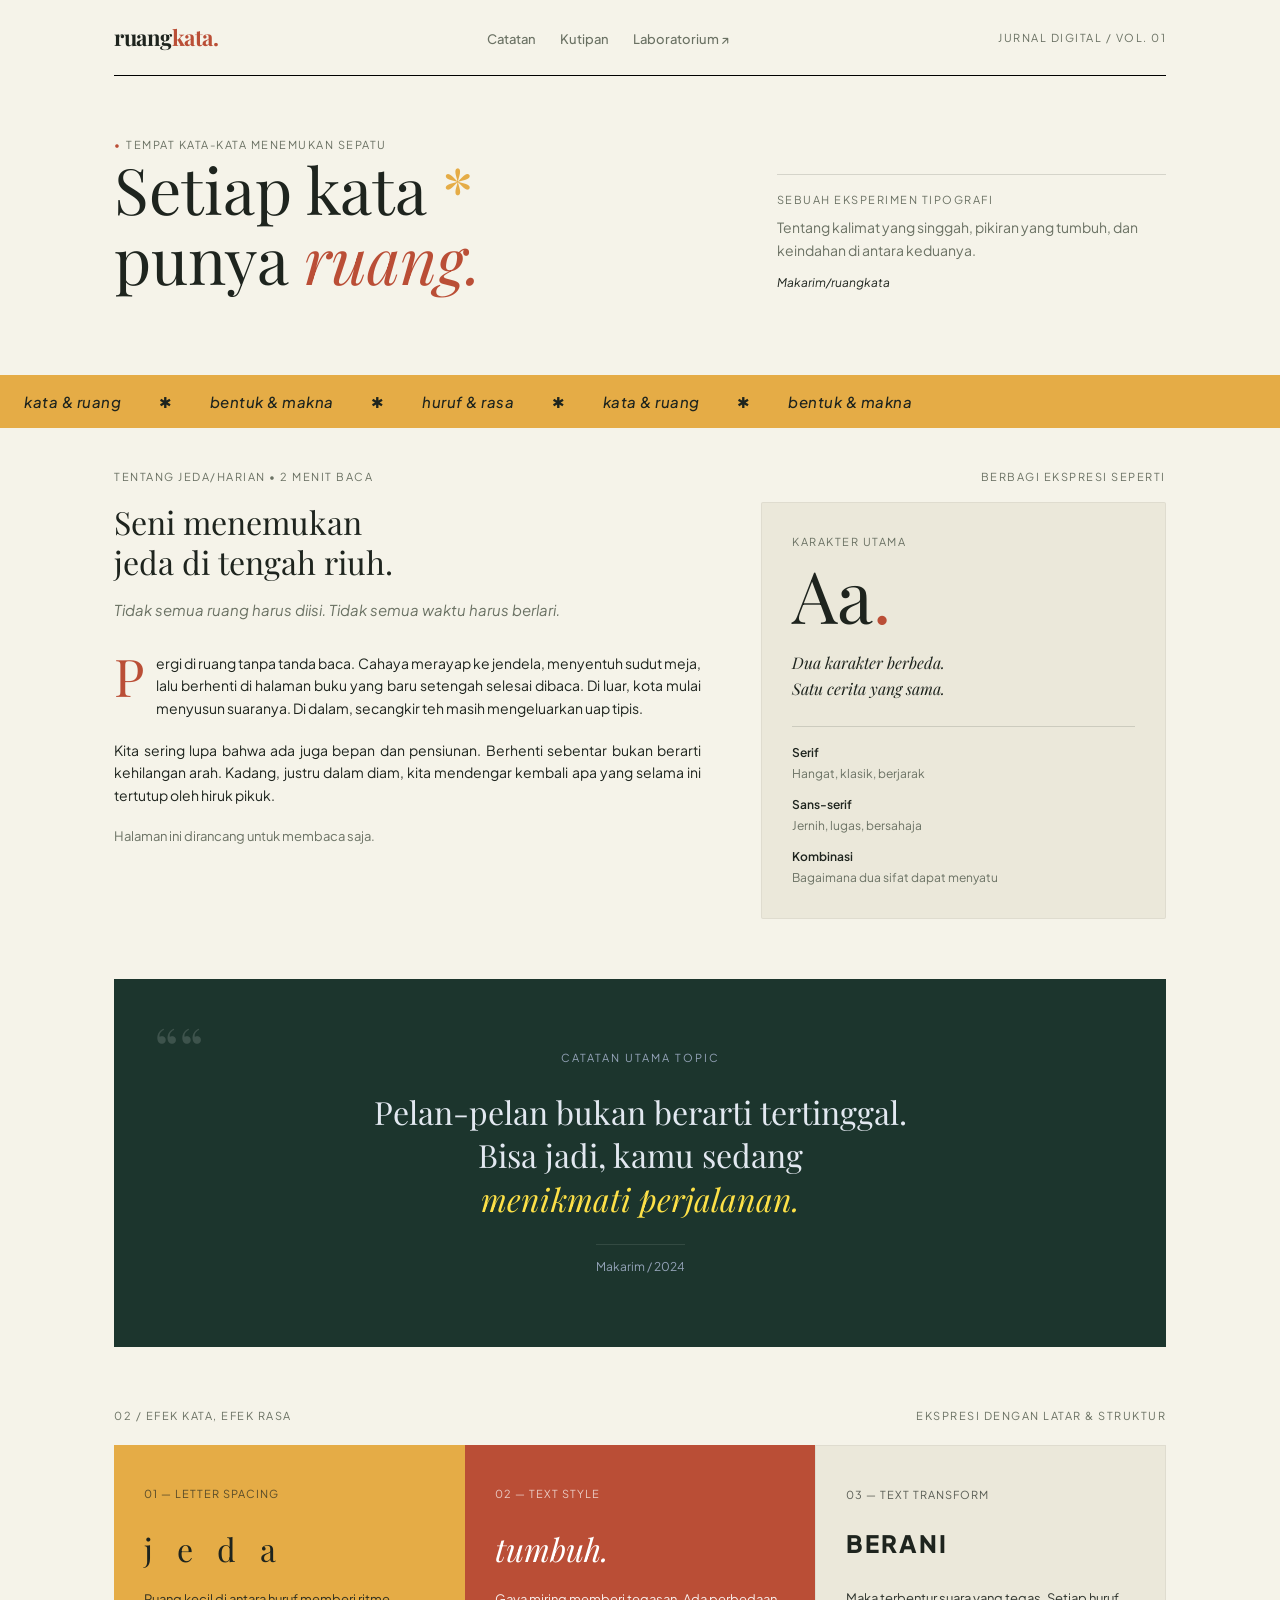
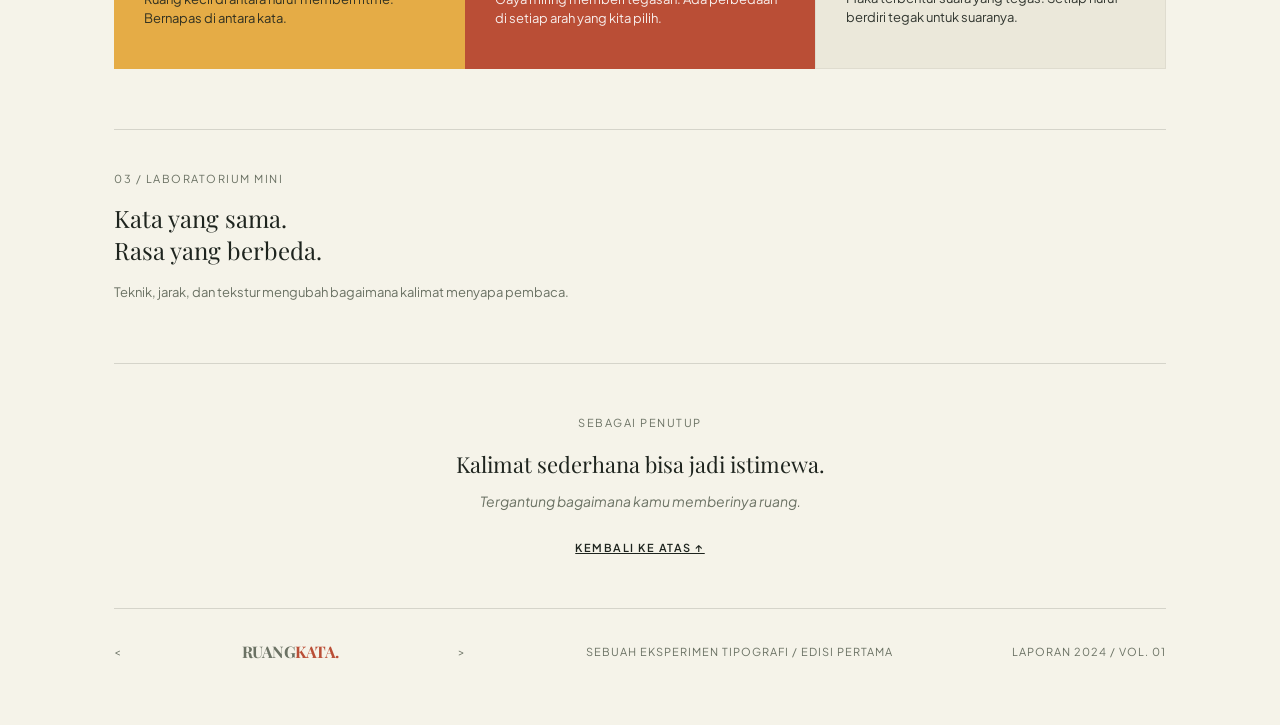
==== CSP2.html @ 0a8e719a "04/11/2026" ====
<!DOCTYPE html>
<html lang="id">
<head>
    <meta charset="UTF-8">
    <meta name="viewport" content="width=device-width, initial-scale=1.0">
    <title>ruangkata.</title>
    <link rel="stylesheet" href="CSP2.css">
</head>
<body>

    <!-- Header / Nav -->
    <div class="container">
        <header>
            <div class="nav-wrapper">
                <div class="logo">ruang<span class="accent-text">kata</span><span class="dot">.</span></div>
                <nav>
                    <ul>
                        <li><a href="#">Catatan</a></li>
                        <li><a href="#">Kutipan</a></li>
                        <li><a href="#">Laboratorium &#x2197;</a></li>
                    </ul>
                </nav>
                <div class="journal-vol">JURNAL DIGITAL / VOL. 01</div>
            </div>
        </header>
    </div>

    <!-- Hero Section -->
    <section class="hero">
        <div class="container">
            <div class="hero-header-tag"> 
                <span class="dot-bullet">&bull;</span> TEMPAT KATA-KATA MENEMUKAN SEPATU</div>
            <div class="hero-grid">
                <div>
                    <h1 class="hero-title serif">
                        Setiap kata <span class="asterisk">*</span><br>
                        punya <span class="italic">ruang.</span>
                    </h1>
                </div>
                <div class="hero-subtext">
                    <div class="hero-header-tag hero-tag-margin">SEBUAH EKSPERIMEN TIPOGRAFI</div>
                    <p>Tentang kalimat yang singgah, pikiran yang tumbuh, dan keindahan di antara keduanya.</p>
                    <div class="author-sign">Makarim/ruangkata</div>
                </div>
            </div>
        </div>
    </section>

    <!-- Ticker / Banner Running Text -->
    <div class="ticker-banner">
        <div class="ticker-content">
            <span class="ticker-item"><i>kata & ruang</i></span>
            <span class="ticker-star">&#10033;</span>
            <span class="ticker-item"><i>bentuk & makna</i></span>
            <span class="ticker-star">&#10033;</span>
            <span class="ticker-item"><i>huruf & rasa</i></span>
            <span class="ticker-star">&#10033;</span>
            <span class="ticker-item"><i>kata & ruang</i></span>
            <span class="ticker-star">&#10033;</span>
            <span class="ticker-item"><i>bentuk & makna</i></span>
        </div>
    </div>

    <!-- Main Content Grid -->
    <div class="container">
        <section class="articles-grid">
            <!-- Left Main Article -->
            <div class="article-main">
                <span class="section-tag">TENTANG JEDA/HARIAN &bull; 2 MENIT BACA</span>
                <h2 class="article-title serif">Seni menemukan<br>jeda di tengah riuh.</h2>
                <p class="article-subtitle"><i>Tidak semua ruang harus diisi. Tidak semua waktu harus berlari.</i></p>

                <p class="paragraph-with-dropcap">
                    <span class="dropcap">P</span>ergi di ruang tanpa tanda baca. Cahaya merayap ke jendela, menyentuh sudut meja, lalu berhenti di halaman buku yang baru setengah selesai dibaca. Di luar, kota mulai menyusun suaranya. Di dalam, secangkir teh masih mengeluarkan uap tipis.
                </p>
                <p class="paragraph-with-dropcap">
                    Kita sering lupa bahwa ada juga bepan dan pensiunan. Berhenti sebentar bukan berarti kehilangan arah. Kadang, justru dalam diam, kita mendengar kembali apa yang selama ini tertutup oleh hiruk pikuk.
                </p>
                <p class="paragraph-with-dropcap paragraph-muted">
                    Halaman ini dirancang untuk membaca saja.
                </p>
            </div>

            <!-- Right Card (Aa.) -->
            <div>
                <div class="section-tag text-right">BERBAGI EKSPRESI SEPERTI</div>
                <div class="card-typography">
                    <div class="section-tag card-tag-margin">KARAKTER UTAMA</div>
                    <div class="card-aa serif">Aa<span>.</span></div>
                    <div class="card-desc serif">Dua karakter berbeda.<br>Satu cerita yang sama.</div>

                    <div class="card-spec-list">
                        <div class="card-spec-item">
                            <strong>Serif</strong>
                            Hangat, klasik, berjarak
                        </div>
                        <div class="card-spec-item">
                            <strong>Sans-serif</strong>
                            Jernih, lugas, bersahaja
                        </div>
                        <div class="card-spec-item spec-no-margin">
                            <strong>Kombinasi</strong>
                            Bagaimana dua sifat dapat menyatu
                        </div>
                    </div>
                </div>
            </div>
        </section>

        <!-- Green Quote Banner -->
        <section class="quote-banner">
            <div class="quote-symbol">&ldquo;&ldquo;</div>
            <div class="quote-tag">CATATAN UTAMA TOPIC</div>
            <h2 class="quote-text serif">
                Pelan-pelan bukan berarti tertinggal.<br>
                Bisa jadi, kamu sedang<br>
                <span class="italic">menikmati perjalanan.</span>
            </h2>
            <div class="quote-author">Makarim / 2024</div>
        </section>

        <!-- Three Cards Section -->
        <section class="section-cards">
            <div class="cards-header">
                <span>02 / EFEK KATA, EFEK RASA</span>
                <span>EKSPRESI DENGAN LATAR & STRUKTUR</span>
            </div>

            <div class="cards-grid">
                <!-- Card 1 Yellow -->
                <div class="card-box yellow">
                    <div>
                        <span class="card-num">01 — LETTER SPACING</span>
                        <h3 class="card-main-title serif">j e d a</h3>
                    </div>
                    <p class="card-body-text">
                        Ruang kecil di antara huruf memberi ritme. Bernapas di antara kata.
                    </p>
                </div>

                <!-- Card 2 Red -->
                <div class="card-box red">
                    <div>
                        <span class="card-num">02 — TEXT STYLE</span>
                        <h3 class="card-main-title serif">tumbuh.</h3>
                    </div>
                    <p class="card-body-text">
                        Gaya miring memberi tegasan. Ada perbedaan di setiap arah yang kita pilih.
                    </p>
                </div>

                <!-- Card 3 Gray -->
                <div class="card-box gray">
                    <div>
                        <span class="card-num">03 — TEXT TRANSFORM</span>
                        <h3 class="card-main-title">BERANI</h3>
                    </div>
                    <p class="card-body-text">
                        Maka terbentur suara yang tegas. Setiap huruf berdiri tegak untuk suaranya.
                    </p>
                </div>
            </div>
        </section>

        <!-- Mini Section -->
        <section class="mini-section">
            <div class="mini-grid">
                <div>
                    <span class="section-tag">03 / LABORATORIUM MINI</span>
                    <h3 class="mini-title serif">
                        Kata yang sama.<br>
                        Rasa yang berbeda.
                    </h3>
                    <p class="mini-desc">
                        Teknik, jarak, dan tekstur mengubah bagaimana kalimat menyapa pembaca.
                    </p>
                </div>
                <div></div>
            </div>
        </section>

        <!-- Footer Callout -->
        <div class="footer-callout">
            <div class="section-tag">SEBAGAI PENUTUP</div>
            <h3 class="callout-title serif">Kalimat sederhana bisa jadi istimewa.</h3>
            <p class="callout-sub">Tergantung bagaimana kamu memberinya ruang.</p>
            <a href="#" class="btn-link">KEMBALI KE ATAS &uarr;</a>
        </div>

        <!-- Footer -->
        <footer>
            <<div class="logo footer-logo">ruang<span class="accent-text">kata</span><span class="dot">.</span></div>>
            <div>SEBUAH EKSPERIMEN TIPOGRAFI / EDISI PERTAMA</div>
            <div>LAPORAN 2024 / VOL. 01</div>
        </footer>
    </div>

</body>
</html>
---- CSP2.css ----
/* Import Font Serif & Sans-Serif dari Google Fonts */
@import url('https://fonts.googleapis.com/css2?family=Playfair+Display:ital,wght@0,400;0,600;0,700;1,400;1,700&family=Plus+Jakarta+Sans:wght@300;400;500;600;700&display=swap');

:root {
    --bg-cream: #F5F3E9;
    --bg-card-light: #EBE8DA;
    --text-dark: #1E241E;
    --text-muted: #6B7264;
    --accent-yellow: #E5AC46;
    --accent-red: #BA4E36;
    --bg-dark-green: #1C352D;
    --border-color: rgba(30, 36, 30, 0.15);
}

* {
    margin: 0;
    padding: 0;
    box-sizing: border-box;
}

body {
    background-color: var(--bg-cream);
    color: var(--text-dark);
    font-family: 'Plus Jakarta Sans', sans-serif;
    line-height: 1.6;
    padding-bottom: 60px;
}

.container {
    max-width: 1100px;
    margin: 0 auto;
    padding: 0 24px;
}

.serif {
    font-family: 'Playfair Display', serif;
}

/* --- Header / Navbar --- */
header {
    padding: 20px 0;
    border-bottom: 1px solid rgb(0, 0, 0);
}

.nav-wrapper {
    display: flex;
    justify-content: space-between;
    align-items: center;
}

.logo {
    font-family: 'Playfair Display', serif;
    font-size: 22px;
    font-weight: 700;
    letter-spacing: -0.5px;
}

.logo span {
    color: var(--accent-red);
}

.logo .accent-text {
    color: var(--accent-red);
}

.logo .dot,
.logo span.dot {
    color: var(--accent-red);
}

nav ul {
    display: flex;
    list-style: none;
    gap: 24px;
}

nav a {
    text-decoration: none;
    color: var(--text-muted);
    font-size: 13px;
    font-weight: 500;
}

nav a.active {
    color: var(--text-dark);
}

.journal-vol {
    font-size: 11px;
    letter-spacing: 1.5px;
    text-transform: uppercase;
    color: var(--text-muted);
}

/* --- Section Hero --- */
.hero {
    padding: 60px 0 40px 0;
}

.hero-header-tag {
    font-size: 11px;
    letter-spacing: 1.5px;
    text-transform: uppercase;
    color: #6B7264;
}


.hero-header-tag .dot-bullet {
    color: #BA4E36; 
    margin-right: 1px; 
}

.hero-tag-margin {
    margin-bottom: 8px;
}

.hero-grid {
    display: grid;
    grid-template-columns: 1.6fr 1fr;
    gap: 40px;
    align-items: start;
}

.hero-title {
    font-size: 64px;
    line-height: 1.1;
    font-weight: 400;
}

.hero-title span.italic {
    font-style: italic;
    color: var(--accent-red);
}

.hero-title span.asterisk {
    color: var(--accent-yellow);
    font-weight: 300;
}

.hero-subtext {
    font-size: 14px;
    color: var(--text-muted);
    border-top: 1px solid var(--border-color);
    padding-top: 16px;
    margin-top: 20px;
}

.hero-subtext p {
    margin-bottom: 12px;
}

.author-sign {
    font-size: 12px;
    font-style: italic;
    color: var(--text-dark);
}

/* --- Ticker / Banner Running Text --- */
.ticker-banner {
    background-color: var(--accent-yellow);
    color: var(--text-dark);
    padding: 14px 0;
    margin: 40px 0;
    overflow: hidden;
    white-space: nowrap;
}

.ticker-content {
    display: inline-block;
    font-size: 15px;
    font-weight: 500;
    letter-spacing: 0.5px;
}

.ticker-item {
    display: inline-block;
    margin: 0 24px;
}

.ticker-star {
    color: var(--text-dark);
    margin: 0 10px;
}

/* --- Section Articles Grid --- */
.articles-grid {
    display: grid;
    grid-template-columns: 1.5fr 1fr;
    gap: 40px;
    margin-bottom: 60px;
}

.article-main {
    padding-right: 20px;
}

.section-tag {
    font-size: 11px;
    letter-spacing: 1.5px;
    text-transform: uppercase;
    color: var(--text-muted);
    margin-bottom: 16px;
    display: block;
}

.text-right {
    text-align: right;
}

.article-title {
    font-size: 32px;
    line-height: 1.25;
    margin-bottom: 16px;
    font-weight: 400;
}

.article-subtitle {
    font-size: 15px;
    color: var(--text-muted);
    margin-bottom: 30px;
}

.paragraph-with-dropcap {
    font-size: 14px;
    color: var(--text-dark);
    margin-bottom: 20px;
    text-align: justify;
}

.paragraph-muted {
    color: var(--text-muted);
    font-size: 13px;
}

.dropcap {
    float: left;
    font-family: 'Playfair Display', serif;
    font-size: 52px;
    line-height: 40px;
    padding-top: 4px;
    padding-right: 12px;
    padding-bottom: 4px;
    color: var(--accent-red);
}

/* Card Kanan (Aa.) */
.card-typography {
    background-color: var(--bg-card-light);
    padding: 30px;
    border-radius: 2px;
    border: 1px solid rgba(0,0,0,0.05);
}

.card-tag-margin {
    margin-bottom: 8px;
}

.card-aa {
    font-size: 72px;
    line-height: 1;
    margin-bottom: 20px;
    font-weight: 400;
}

.card-aa span {
    color: var(--accent-red);
}

.card-desc {
    font-size: 16px;
    font-style: italic;
    margin-bottom: 24px;
    color: var(--text-dark);
}

.card-spec-list {
    border-top: 1px solid var(--border-color);
    padding-top: 16px;
    font-size: 12px;
    color: var(--text-muted);
}

.card-spec-item {
    margin-bottom: 12px;
}

.card-spec-item strong {
    display: block;
    color: var(--text-dark);
    font-weight: 600;
    margin-bottom: 2px;
}

.spec-no-margin {
    margin-bottom: 0;
}

/* --- Section Dark Banner (Quote) --- */
.quote-banner {
    background-color: var(--bg-dark-green);
    color: #E2E8F0;
    padding: 70px 0;
    text-align: center;
    position: relative;
    margin-bottom: 60px;
}

.quote-symbol {
    position: absolute;
    top: 20px;
    left: 40px;
    font-size: 60px;
    color: rgba(255,255,255,0.15);
    font-family: 'Playfair Display', serif;
}

.quote-tag {
    font-size: 11px;
    letter-spacing: 2px;
    text-transform: uppercase;
    color: #94A3B8;
    margin-bottom: 24px;
}

.quote-text {
    font-size: 32px;
    line-height: 1.35;
    max-width: 750px;
    margin: 0 auto 24px auto;
    font-weight: 400;
}

.quote-text span.italic {
    font-style: italic;
    color: #FDE047;
}

.quote-author {
    font-size: 12px;
    color: #94A3B8;
    border-top: 1px solid rgba(255,255,255,0.1);
    display: inline-block;
    padding-top: 12px;
}

/* --- Section Three Cards --- */
.section-cards {
    margin-bottom: 60px;
}

.cards-header {
    display: flex;
    justify-content: space-between;
    margin-bottom: 20px;
    font-size: 11px;
    letter-spacing: 1.5px;
    text-transform: uppercase;
    color: var(--text-muted);
}

.cards-grid {
    display: grid;
    grid-template-columns: repeat(3, 1fr);
    gap: 0;
}

.card-box {
    padding: 40px 30px;
    min-height: 220px;
    display: flex;
    flex-direction: column;
    justify-content: space-between;
}

.card-box.yellow {
    background-color: var(--accent-yellow);
    color: var(--text-dark);
}

.card-box.red {
    background-color: var(--accent-red);
    color: #FFFFFF;
}

.card-box.gray {
    background-color: var(--bg-card-light);
    color: var(--text-dark);
    border: 1px solid rgba(0,0,0,0.05);
}

.card-num {
    font-size: 11px;
    letter-spacing: 1px;
    opacity: 0.7;
    margin-bottom: 20px;
    display: block;
}

.card-main-title {
    font-size: 32px;
    font-weight: 400;
    margin-bottom: 16px;
}

.card-box.yellow .card-main-title {
    letter-spacing: 8px;
}

.card-box.red .card-main-title {
    font-style: italic;
}

.card-box.gray .card-main-title {
    font-family: 'Plus Jakarta Sans', sans-serif;
    font-weight: 800;
    letter-spacing: 2px;
    text-transform: uppercase;
    font-size: 24px;
}

.card-body-text {
    font-size: 13px;
    line-height: 1.5;
    opacity: 0.9;
}

/* --- Section Mini Mini --- */
.mini-section {
    border-top: 1px solid var(--border-color);
    padding-top: 40px;
    margin-bottom: 60px;
}

.mini-grid {
    display: grid;
    grid-template-columns: 1fr 1fr;
    gap: 40px;
}

.mini-title {
    font-size: 24px;
    line-height: 1.3;
    font-weight: 400;
}

.mini-desc {
    font-size: 13px;
    color: var(--text-muted);
    margin-top: 16px;
}

/* --- Footer Callout --- */
.footer-callout {
    text-align: center;
    padding: 50px 0;
    border-top: 1px solid var(--border-color);
    border-bottom: 1px solid var(--border-color);
    margin-bottom: 30px;
}

.callout-title {
    font-size: 22px;
    font-weight: 400;
    margin-bottom: 8px;
}

.callout-sub {
    font-size: 14px;
    font-style: italic;
    color: var(--text-muted);
    margin-bottom: 20px;
}

.btn-link {
    font-size: 11px;
    letter-spacing: 1.5px;
    text-transform: uppercase;
    color: var(--text-dark);
    text-decoration: underline;
    font-weight: 600;
}

/* --- Footer --- */
footer {
    display: flex;
    justify-content: space-between;
    align-items: center;
    font-size: 11px;
    color: var(--text-muted);
    letter-spacing: 1px;
    text-transform: uppercase;
}

.footer-logo {
    font-size: 16px;
}
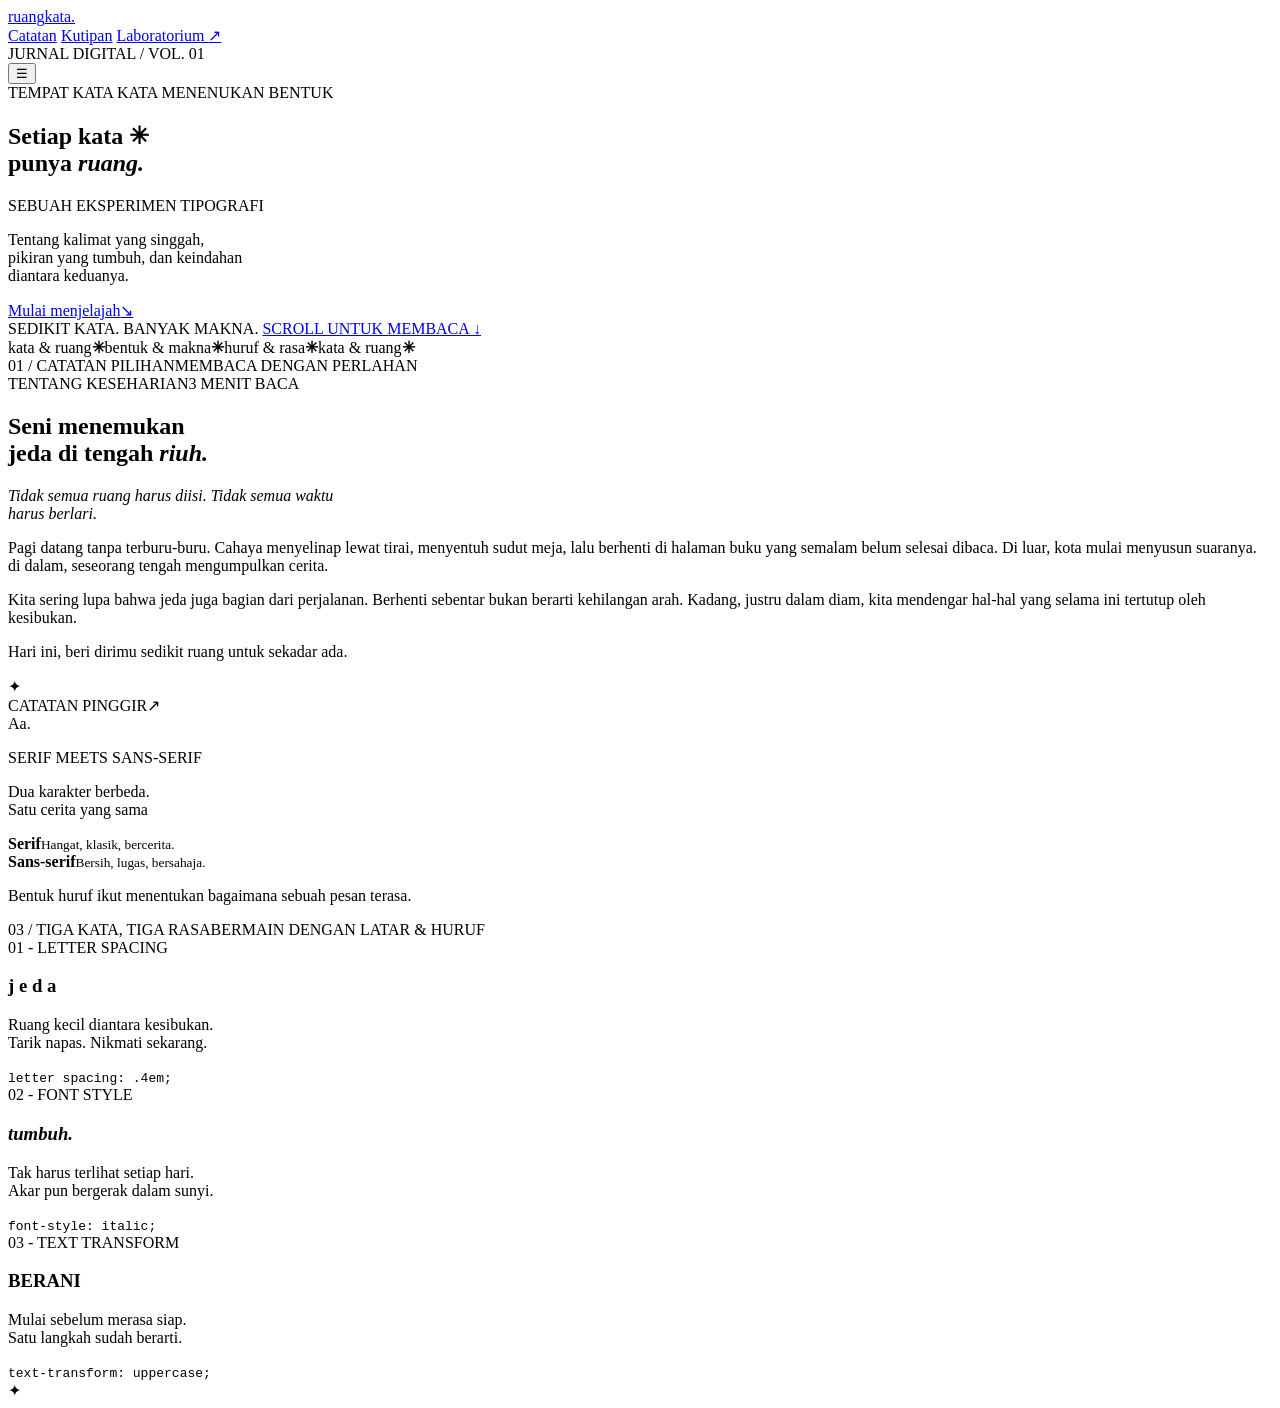
==== commit a99b5368: "08.30" ====
--- a/CSP2.html
+++ b/CSP2.html
@@ -1,199 +1,101 @@
 <!DOCTYPE html>
-<html lang="id">
+<html lang="en">
 <head>
     <meta charset="UTF-8">
     <meta name="viewport" content="width=device-width, initial-scale=1.0">
-    <title>ruangkata.</title>
+    <meta name="description" content="Ruangkata - tempat kata-kata menemukan bentuk.">
+    <title>Ruangkata. — Setiap kata punya ruang.</title>
+    <link rel="preconnect" href="https://fonts.googleapis.com">
+    <link rel="preconnect" href="https://fonts.gstatic.com" crossorigin>
+    <link href="https://fonts.googleapis.com/css2?family=Cormorant+Garamond:ital,wght@0,300..700;1,300..700&family=DM+Sans:ital,opsz,wght@0,9..40,100..1000;1,9..40,100..1000&family=Inter:ital,opsz,wght@0,14..32,100..900;1,14..32,100..900&family=Lora:ital,wght@0,400..700;1,400..700&family=Montserrat:ital,wght@0,100..900;1,100..900&family=Playfair+Display:ital,wght@0,400..900;1,400..900&display=swap" rel="stylesheet">
     <link rel="stylesheet" href="CSP2.css">
 </head>
 <body>
+    <header class="site-header" id="atas">
+        <a class="brand" href="#atas">ruang<span>kata.</span></a>
+        <nav class="main-nav" aria-label="Navigasi utama">
+            <a href="#catatan">Catatan</a>
+            <a href="#kutipan">Kutipan</a>
+            <a href="#laboratorium">Laboratorium <span class="nav-arrow">↗</span></a>
+        </nav>
+        <div class="issue"> JURNAL DIGITAL / VOL. 01</div>
+        <button class="menu-toogle" aria-label="Buka navigasi" aria-expanded="false">☰</button>
+    </header>
 
-    <!-- Header / Nav -->
-    <div class="container">
-        <header>
-            <div class="nav-wrapper">
-                <div class="logo">ruang<span class="accent-text">kata</span><span class="dot">.</span></div>
-                <nav>
-                    <ul>
-                        <li><a href="#">Catatan</a></li>
-                        <li><a href="#">Kutipan</a></li>
-                        <li><a href="#">Laboratorium &#x2197;</a></li>
-                    </ul>
-                </nav>
-                <div class="journal-vol">JURNAL DIGITAL / VOL. 01</div>
-            </div>
-        </header>
-    </div>
-
-    <!-- Hero Section -->
-    <section class="hero">
-        <div class="container">
-            <div class="hero-header-tag"> 
-                <span class="dot-bullet">&bull;</span> TEMPAT KATA-KATA MENEMUKAN SEPATU</div>
+    <main>
+        <section class="hero-page-width">
+            <div class="eyebrow"><span class="dot"></span>TEMPAT KATA KATA MENENUKAN BENTUK</div>
             <div class="hero-grid">
-                <div>
-                    <h1 class="hero-title serif">
-                        Setiap kata <span class="asterisk">*</span><br>
-                        punya <span class="italic">ruang.</span>
-                    </h1>
-                </div>
-                <div class="hero-subtext">
-                    <div class="hero-header-tag hero-tag-margin">SEBUAH EKSPERIMEN TIPOGRAFI</div>
-                    <p>Tentang kalimat yang singgah, pikiran yang tumbuh, dan keindahan di antara keduanya.</p>
-                    <div class="author-sign">Makarim/ruangkata</div>
+                <h1>Setiap kata <span class="asterisk">✳</span><br>punya <em>ruang.</em></h1>
+                <div class="hero-aside">
+                    <p class="micro-heading">SEBUAH EKSPERIMEN TIPOGRAFI</p>
+                    <p>Tentang kalimat yang singgah,<br>pikiran yang tumbuh, dan keindahan<br>diantara keduanya.</p>
+                    <a class="text-link" href="#catatan">Mulai menjelajah<span>↘</span></a>
                 </div>
             </div>
-        </div>
-    </section>
-
-    <!-- Ticker / Banner Running Text -->
-    <div class="ticker-banner">
-        <div class="ticker-content">
-            <span class="ticker-item"><i>kata & ruang</i></span>
-            <span class="ticker-star">&#10033;</span>
-            <span class="ticker-item"><i>bentuk & makna</i></span>
-            <span class="ticker-star">&#10033;</span>
-            <span class="ticker-item"><i>huruf & rasa</i></span>
-            <span class="ticker-star">&#10033;</span>
-            <span class="ticker-item"><i>kata & ruang</i></span>
-            <span class="ticker-star">&#10033;</span>
-            <span class="ticker-item"><i>bentuk & makna</i></span>
-        </div>
-    </div>
-
-    <!-- Main Content Grid -->
-    <div class="container">
-        <section class="articles-grid">
-            <!-- Left Main Article -->
-            <div class="article-main">
-                <span class="section-tag">TENTANG JEDA/HARIAN &bull; 2 MENIT BACA</span>
-                <h2 class="article-title serif">Seni menemukan<br>jeda di tengah riuh.</h2>
-                <p class="article-subtitle"><i>Tidak semua ruang harus diisi. Tidak semua waktu harus berlari.</i></p>
-
-                <p class="paragraph-with-dropcap">
-                    <span class="dropcap">P</span>ergi di ruang tanpa tanda baca. Cahaya merayap ke jendela, menyentuh sudut meja, lalu berhenti di halaman buku yang baru setengah selesai dibaca. Di luar, kota mulai menyusun suaranya. Di dalam, secangkir teh masih mengeluarkan uap tipis.
-                </p>
-                <p class="paragraph-with-dropcap">
-                    Kita sering lupa bahwa ada juga bepan dan pensiunan. Berhenti sebentar bukan berarti kehilangan arah. Kadang, justru dalam diam, kita mendengar kembali apa yang selama ini tertutup oleh hiruk pikuk.
-                </p>
-                <p class="paragraph-with-dropcap paragraph-muted">
-                    Halaman ini dirancang untuk membaca saja.
-                </p>
-            </div>
-
-            <!-- Right Card (Aa.) -->
-            <div>
-                <div class="section-tag text-right">BERBAGI EKSPRESI SEPERTI</div>
-                <div class="card-typography">
-                    <div class="section-tag card-tag-margin">KARAKTER UTAMA</div>
-                    <div class="card-aa serif">Aa<span>.</span></div>
-                    <div class="card-desc serif">Dua karakter berbeda.<br>Satu cerita yang sama.</div>
-
-                    <div class="card-spec-list">
-                        <div class="card-spec-item">
-                            <strong>Serif</strong>
-                            Hangat, klasik, berjarak
-                        </div>
-                        <div class="card-spec-item">
-                            <strong>Sans-serif</strong>
-                            Jernih, lugas, bersahaja
-                        </div>
-                        <div class="card-spec-item spec-no-margin">
-                            <strong>Kombinasi</strong>
-                            Bagaimana dua sifat dapat menyatu
-                        </div>
-                    </div>
-                </div>
+            <div class="hero-foot">
+                <span>SEDIKIT KATA. BANYAK MAKNA.</span>
+                <a href="#catatan">SCROLL UNTUK MEMBACA ↓</a>
             </div>
         </section>
 
-        <!-- Green Quote Banner -->
-        <section class="quote-banner">
-            <div class="quote-symbol">&ldquo;&ldquo;</div>
-            <div class="quote-tag">CATATAN UTAMA TOPIC</div>
-            <h2 class="quote-text serif">
-                Pelan-pelan bukan berarti tertinggal.<br>
-                Bisa jadi, kamu sedang<br>
-                <span class="italic">menikmati perjalanan.</span>
-            </h2>
-            <div class="quote-author">Makarim / 2024</div>
-        </section>
+        <div class="ticker" aria-label="Topik ruangkata">
+            <div class="ticker-track">
+                <span>kata &amp; ruang</span><b>✳</b><span>bentuk &amp; makna</span><b>✳</b><span>huruf &amp; rasa</span><b>✳</b><span>kata &amp; ruang</span><b>✳</b>
+            </div>
+        </div>
 
-        <!-- Three Cards Section -->
-        <section class="section-cards">
-            <div class="cards-header">
-                <span>02 / EFEK KATA, EFEK RASA</span>
-                <span>EKSPRESI DENGAN LATAR & STRUKTUR</span>
-            </div>
-
-            <div class="cards-grid">
-                <!-- Card 1 Yellow -->
-                <div class="card-box yellow">
-                    <div>
-                        <span class="card-num">01 — LETTER SPACING</span>
-                        <h3 class="card-main-title serif">j e d a</h3>
+        <section class="feature-page-width" id="catatan">
+            <div class="section-meta"><span>01 / CATATAN PILIHAN</span><span>MEMBACA DENGAN PERLAHAN</span></div>
+            <div class="feature-grid">
+                <article class="article">
+                    <div class="article-meta"><span>TENTANG KESEHARIAN</span><span>3 MENIT BACA</span></div>
+                    <h2>Seni menemukan <br>jeda di tengah <em>riuh.</em></h2>
+                    <p class="lead"><em>Tidak semua ruang harus diisi. Tidak semua waktu<br class="desktop-only"> harus berlari.</em></p>
+                    <p class="dropcap">Pagi datang tanpa terburu-buru. Cahaya menyelinap lewat tirai, menyentuh sudut meja, lalu berhenti di halaman buku yang semalam belum selesai dibaca. Di luar, kota mulai menyusun suaranya. di dalam, seseorang tengah mengumpulkan cerita.</p>
+                    <p>Kita sering lupa bahwa jeda juga bagian dari perjalanan. Berhenti sebentar bukan berarti kehilangan arah. Kadang, justru dalam diam, kita mendengar hal-hal yang selama ini tertutup oleh kesibukan.</p>
+                    <p class="closing-line">Hari ini, beri dirimu sedikit ruang untuk sekadar ada.</p>
+                    <div class="artical-rule"><span>✦</span></div>
+                </article>
+                <aside class="letter-card">
+                    <div class="card-top"><span>CATATAN PINGGIR</span><span>↗</span></div>
+                    <div class="big-letter">Aa<span>.</span></div>
+                    <p class="micro-heading">SERIF MEETS SANS-SERIF</p>
+                    <p class="letter-quote">Dua karakter berbeda.<br>Satu cerita yang sama</p>
+                    <div class="letter-definitions">
+                        <div><strong>Serif</strong><small>Hangat, klasik, bercerita.</small></div>
+                        <div><strong>Sans-serif</strong><small>Bersih, lugas, bersahaja.</small></div>
                     </div>
-                    <p class="card-body-text">
-                        Ruang kecil di antara huruf memberi ritme. Bernapas di antara kata.
-                    </p>
-                </div>
-
-                <!-- Card 2 Red -->
-                <div class="card-box red">
-                    <div>
-                        <span class="card-num">02 — TEXT STYLE</span>
-                        <h3 class="card-main-title serif">tumbuh.</h3>
-                    </div>
-                    <p class="card-body-text">
-                        Gaya miring memberi tegasan. Ada perbedaan di setiap arah yang kita pilih.
-                    </p>
-                </div>
-
-                <!-- Card 3 Gray -->
-                <div class="card-box gray">
-                    <div>
-                        <span class="card-num">03 — TEXT TRANSFORM</span>
-                        <h3 class="card-main-title">BERANI</h3>
-                    </div>
-                    <p class="card-body-text">
-                        Maka terbentur suara yang tegas. Setiap huruf berdiri tegak untuk suaranya.
-                    </p>
-                </div>
+                    <p class="tiny-note">Bentuk huruf ikut menentukan bagaimana sebuah pesan terasa.</p>
+                </aside>
             </div>
         </section>
 
-        <!-- Mini Section -->
-        <section class="mini-section">
-            <div class="mini-grid">
-                <div>
-                    <span class="section-tag">03 / LABORATORIUM MINI</span>
-                    <h3 class="mini-title serif">
-                        Kata yang sama.<br>
-                        Rasa yang berbeda.
-                    </h3>
-                    <p class="mini-desc">
-                        Teknik, jarak, dan tekstur mengubah bagaimana kalimat menyapa pembaca.
-                    </p>
-                </div>
-                <div></div>
+        <section class="experiments page-width">
+            <div class="section-meta"><span>03 / TIGA KATA, TIGA RASA</span><span>BERMAIN DENGAN LATAR &amp; HURUF</span></div>
+            <div class="experiment-grid">
+                <article class="experiment exp-yellow">
+                    <span class="micro-heading">01 - LETTER SPACING</span>
+                    <h3 class="spaced">j e d a</h3>
+                    <p>Ruang kecil diantara kesibukan.<br>Tarik napas. Nikmati sekarang.</p>
+                    <code>letter spacing: .4em;</code>
+                </article>
+                <article class="experiment exp-red">
+                    <span class="micro-heading">02 - FONT STYLE</span>
+                    <h3><em>tumbuh.</em></h3>
+                    <p>Tak harus terlihat setiap hari.<br>Akar pun bergerak dalam sunyi.</p>
+                    <code>font-style: italic;</code>
+                </article>
+                <article class="experiment exp-grid">
+                    <span class="micro-heading">03 - TEXT TRANSFORM</span>
+                    <h3 class="uppercase">BERANI</h3>
+                    <p>Mulai sebelum merasa siap.<br>Satu langkah sudah berarti.</p>
+                    <code>text-transform: uppercase;</code>
+                </article>
             </div>
+            <div class="section-end">✦</div>
         </section>
-
-        <!-- Footer Callout -->
-        <div class="footer-callout">
-            <div class="section-tag">SEBAGAI PENUTUP</div>
-            <h3 class="callout-title serif">Kalimat sederhana bisa jadi istimewa.</h3>
-            <p class="callout-sub">Tergantung bagaimana kamu memberinya ruang.</p>
-            <a href="#" class="btn-link">KEMBALI KE ATAS &uarr;</a>
-        </div>
-
-        <!-- Footer -->
-        <footer>
-            <<div class="logo footer-logo">ruang<span class="accent-text">kata</span><span class="dot">.</span></div>>
-            <div>SEBUAH EKSPERIMEN TIPOGRAFI / EDISI PERTAMA</div>
-            <div>LAPORAN 2024 / VOL. 01</div>
-        </footer>
-    </div>
-
+        
+    </main>
 </body>
 </html>
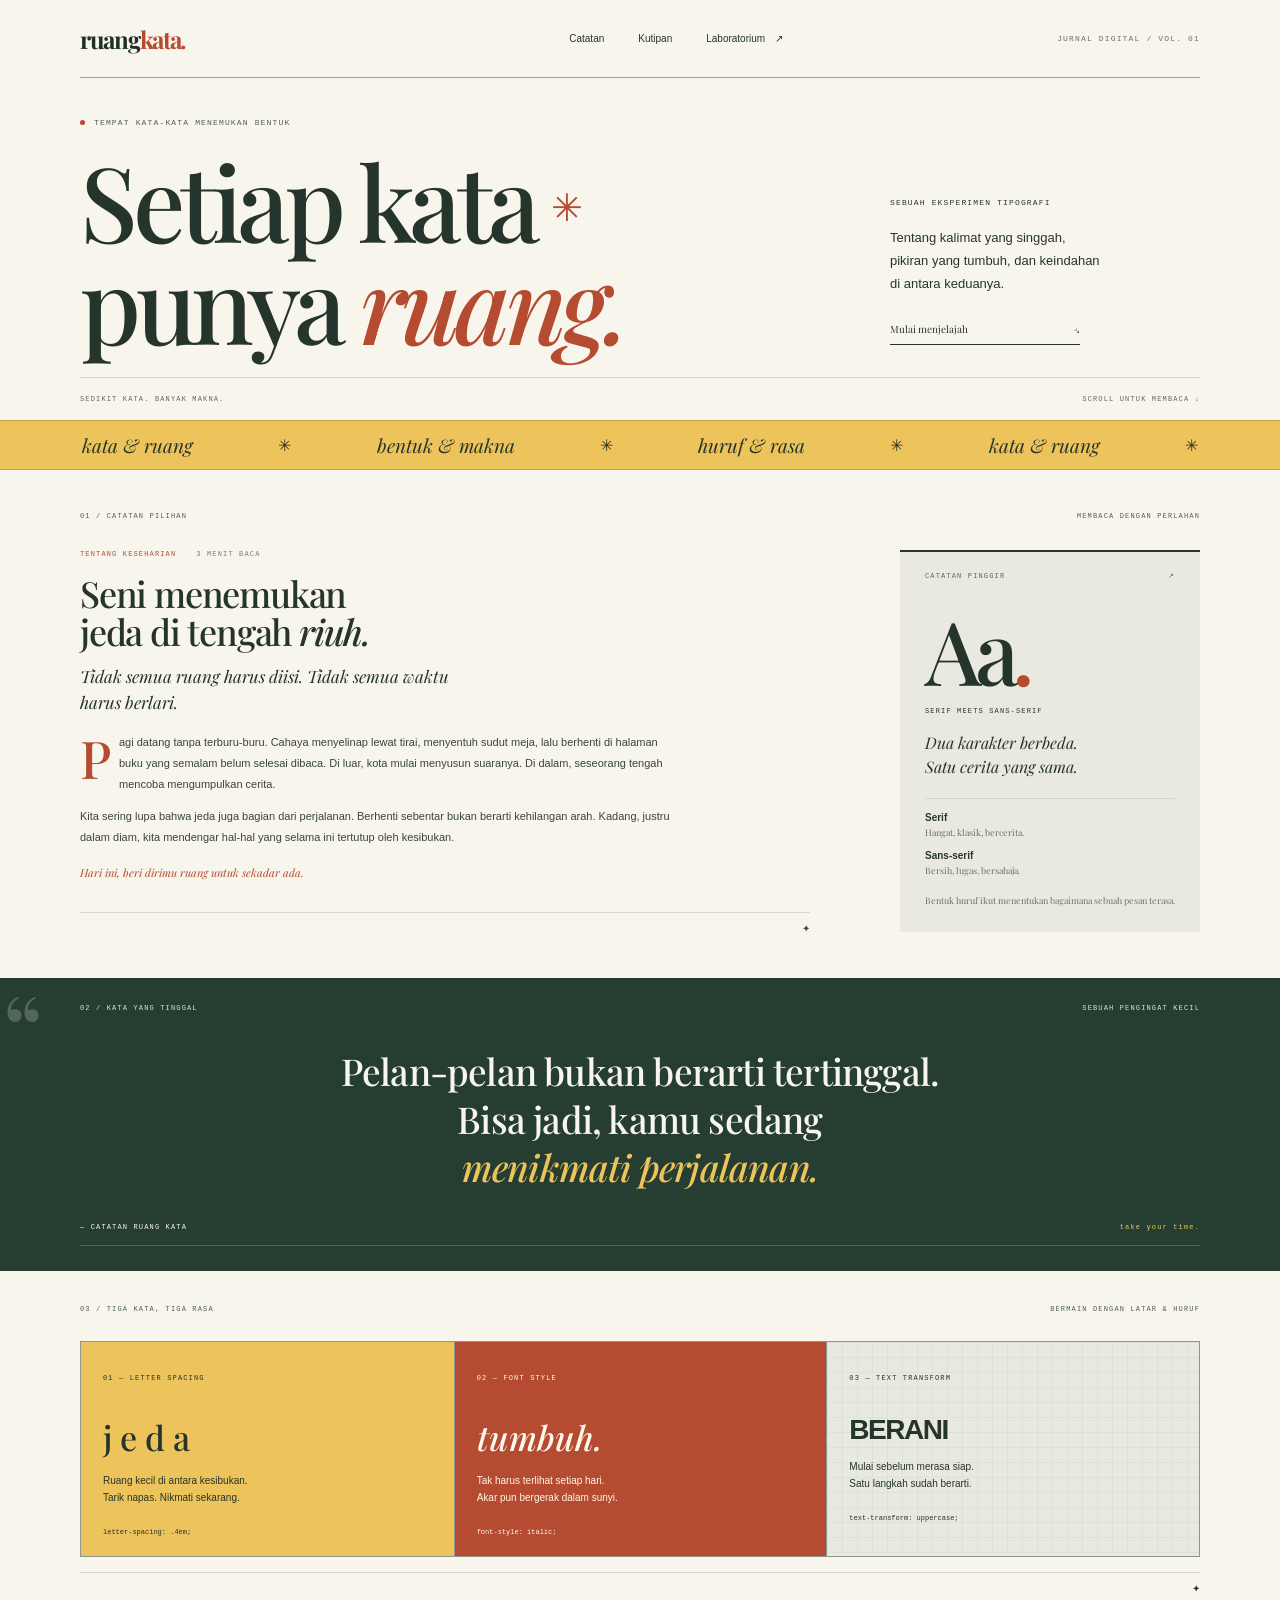
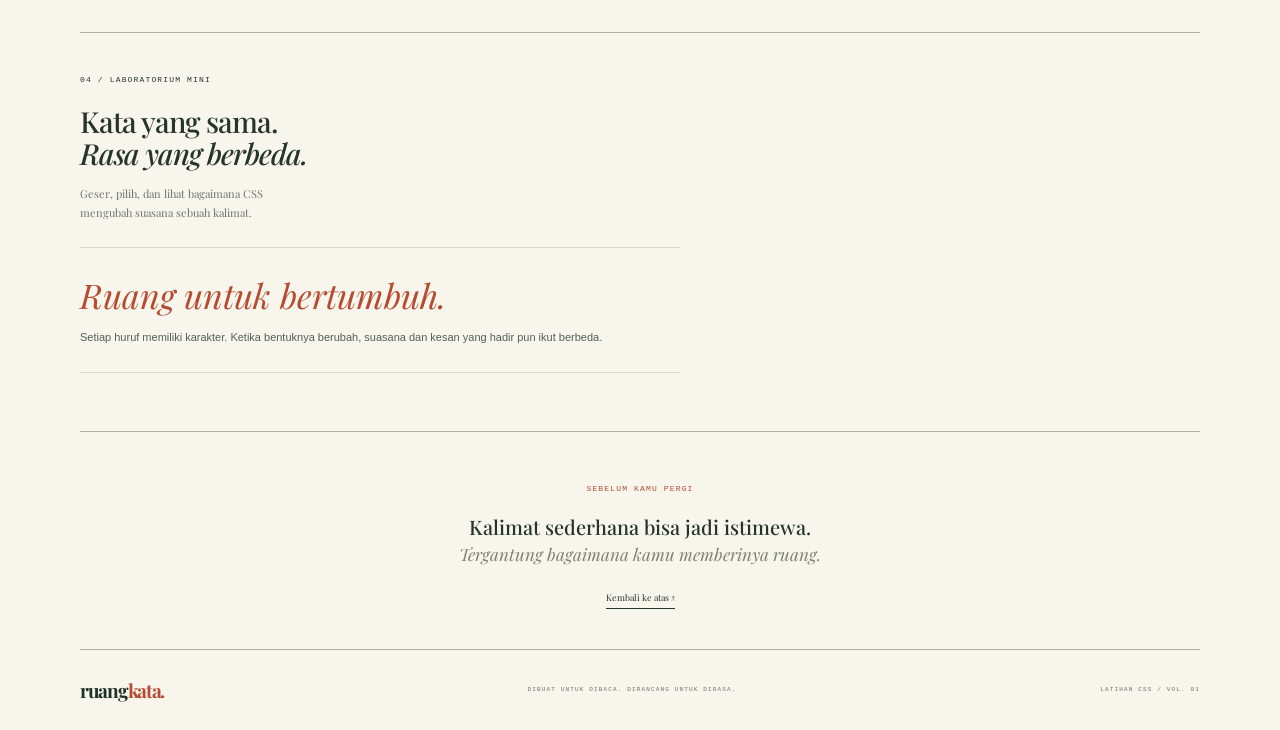
==== commit 7355596a: "16.16" ====
--- a/CSP2.html
+++ b/CSP2.html
@@ -1,101 +1,294 @@
 <!DOCTYPE html>
-<html lang="en">
+<html lang="id">
 <head>
-    <meta charset="UTF-8">
-    <meta name="viewport" content="width=device-width, initial-scale=1.0">
-    <meta name="description" content="Ruangkata - tempat kata-kata menemukan bentuk.">
-    <title>Ruangkata. — Setiap kata punya ruang.</title>
-    <link rel="preconnect" href="https://fonts.googleapis.com">
-    <link rel="preconnect" href="https://fonts.gstatic.com" crossorigin>
-    <link href="https://fonts.googleapis.com/css2?family=Cormorant+Garamond:ital,wght@0,300..700;1,300..700&family=DM+Sans:ital,opsz,wght@0,9..40,100..1000;1,9..40,100..1000&family=Inter:ital,opsz,wght@0,14..32,100..900;1,14..32,100..900&family=Lora:ital,wght@0,400..700;1,400..700&family=Montserrat:ital,wght@0,100..900;1,100..900&family=Playfair+Display:ital,wght@0,400..900;1,400..900&display=swap" rel="stylesheet">
-    <link rel="stylesheet" href="CSP2.css">
+  <meta charset="UTF-8">
+  <meta name="viewport" content="width=device-width, initial-scale=1.0">
+  <meta name="description" content="Ruangkata — tempat kata-kata menemukan bentuk.">
+  <title>RuangKata. — Setiap kata punya ruang.</title>
+  <link rel="preconnect" href="https://fonts.googleapis.com">
+  <link rel="preconnect" href="https://fonts.gstatic.com" crossorigin>
+  <link href="https://fonts.googleapis.com/css2?family=DM+Mono:wght@400;500&family=DM+Sans:wght@400;500;600;700&family=Playfair+Display:ital,wght@0,500;0,600;0,700;1,500;1,600&display=swap" rel="stylesheet">
+  <style>
+@import url('https://fonts.googleapis.com/css2?family=DM+Mono:wght@400;500&family=DM+Sans:wght@400;500;600;700&family=Playfair+Display:ital,wght@0,500;0,600;0,700;1,500;1,600&display=swap');
+
+:root {
+  --paper: #f7f5ec;
+  --ink: #26352c;
+  --muted: #68736a;
+  --line: #d9d8cc;
+  --red: #b54b30;
+  --yellow: #edc35b;
+  --green: #263e32;
+  --mono: "DM Mono", monospace;
+  --sans: "DM Sans", sans-serif;
+  --serif: "Playfair Display", Georgia, serif;
+}
+* { box-sizing: border-box; }
+html { scroll-behavior: smooth; }
+body { margin: 0; background: var(--paper); color: var(--ink); font-family: var(--sans); }
+a { color: inherit; text-decoration: none; }
+.page-width { width: min(1120px, calc(100% - 12%)); margin-inline: auto; }
+.site-header { width: min(1120px, calc(100% - 12%)); min-height: 78px; margin: auto; border-bottom: 1px solid #9da397; display: flex; align-items: center; justify-content: space-between; position: relative; }
+.brand { font: 700 24px var(--serif); letter-spacing: -1.3px; color: #1f3028; }
+.brand span { color: var(--red); }
+.main-nav { display: flex; gap: 34px; margin-left: 110px; font: 10px var(--sans); }
+.main-nav a:hover, .text-link:hover { color: var(--red); }
+.nav-arrow { margin-left: 7px; }
+.issue, .micro-heading, .eyebrow, .hero-foot, .section-meta, .article-meta, .card-top, .quote-foot, .experiment code, .site-footer > p, .site-footer > span {
+  font-family: var(--mono); font-size: 8px; letter-spacing: 1.15px;
+}
+.issue { color: #68736a; }
+.menu-toggle { display: none; border: 0; background: none; font-size: 20px; color: var(--ink); }
+.hero { padding-top: 40px; }
+.eyebrow { color: #516157; display: flex; align-items: center; gap: 9px; }
+.dot { width: 5px; height: 5px; border-radius: 50%; background: var(--red); display: inline-block; }
+.hero-grid { display: grid; grid-template-columns: 1fr 310px; align-items: end; gap: 50px; padding: 22px 0 24px; }
+h1 { font: 500 clamp(58px, 8.2vw, 104px)/.98 var(--serif); letter-spacing: -5.5px; margin: 0; }
+h1 em { color: var(--red); font-weight: 500; }
+.asterisk { display: inline-block; color: var(--red); font: 38px var(--sans); margin-left: 15px; vertical-align: 22px; }
+.hero-aside { padding: 0 0 8px 0; font-size: 13px; line-height: 1.8; }
+.hero-aside .micro-heading { margin-bottom: 15px; }
+.hero-aside p { margin: 0 0 18px; }
+.text-link { display: flex; justify-content: space-between; align-items: center; width: 190px; padding: 8px 0; border-bottom: 1px solid var(--ink); font: 10px var(--serif); }
+.hero-foot { border-top: 1px solid var(--line); display: flex; justify-content: space-between; padding: 17px 0; color: #5e695f; font-size: 7px; }
+.ticker { background: var(--yellow); border-block: 1px solid #c29e42; overflow: hidden; }
+.ticker-track { max-width: 1120px; margin: auto; min-height: 48px; display: flex; align-items: center; justify-content: space-between; gap: 30px; padding: 0 2px; white-space: nowrap; }
+.ticker-track span { font: italic 19px var(--serif); }
+.ticker-track b { font: 16px var(--serif); font-weight: 400; }
+.feature { padding: 42px 0 44px; }
+.section-meta { display: flex; justify-content: space-between; color: #526055; font-size: 7px; }
+.feature-grid { display: grid; grid-template-columns: minmax(0, 1fr) 300px; gap: 90px; padding: 30px 0 0; }
+.article-meta { display: flex; gap: 20px; color: #788077; font-size: 7px; }
+.article-meta span:first-child { color: var(--red); }
+.article h2 { font: 500 36px/1.05 var(--serif); letter-spacing: -1.2px; margin: 17px 0 14px; }
+.article h2 em { font-weight: 500; }
+.lead { font: italic 17px/1.5 var(--serif); margin: 0 0 17px; }
+.article > p:not(.lead) { font-size: 11px; line-height: 1.9; max-width: 590px; color: #39453d; }
+.dropcap:first-letter { float: left; font: 500 52px/.8 var(--serif); color: var(--red); padding: 5px 8px 0 0; }
+.article .closing-line { color: var(--red) !important; font: italic 12px var(--serif); margin-top: 15px; }
+.article-rule { border-top: 1px solid var(--line); margin-top: 28px; text-align: right; padding-top: 10px; color: #344b3e; font-size: 10px; }
+.letter-card { align-self: start; background: #eae9df; border-top: 2px solid var(--ink); padding: 20px 25px 24px; margin-top: 0; }
+.card-top { display: flex; justify-content: space-between; color: #5d695e; font-size: 7px; }
+.big-letters { font: 500 88px/.95 var(--serif); margin: 28px 0 16px; letter-spacing: -7px; }
+.big-letters span { color: var(--red); }
+.letter-card .micro-heading { font-size: 7px; }
+.letter-quote { font: italic 16px/1.45 var(--serif); margin: 16px 0 20px; }
+.letter-definitions { border-top: 1px solid #d5d5c9; padding-top: 13px; display: grid; gap: 12px; font-size: 10px; }
+.letter-definitions strong, .letter-definitions small { display: block; }
+.letter-definitions small { color: #667167; margin-top: 3px; font: 9px var(--serif); }
+.tiny-note { font: 9px/1.7 var(--serif); color: #68736a; margin: 17px 0 0; }
+.quote-section { background: var(--green); color: var(--paper); position: relative; }
+.quote-inner { padding: 26px 0 25px; position: relative; }
+.quote-inner .section-meta { color: #e4dfc9; }
+.quote-mark { position: absolute; left: -78px; top: 5px; color: #52665a; font: 100px/.9 var(--serif); }
+blockquote { text-align: center; font: 500 clamp(25px, 3.1vw, 37px)/1.3 var(--serif); letter-spacing: -.8px; margin: 35px 0 32px; }
+blockquote em { color: var(--yellow); }
+.quote-foot { display: flex; justify-content: space-between; padding: 0 0 14px; border-bottom: 1px solid #506256; font-size: 7px; }
+.quote-foot span:last-child { color: var(--yellow); }
+.experiments { padding: 34px 0 38px; }
+.experiment-grid { display: grid; grid-template-columns: repeat(3, 1fr); margin-top: 28px; border: 1px solid #8f978a; }
+.experiment { min-height: 190px; padding: 24px 22px 18px; }
+.experiment + .experiment { border-left: 1px solid #8f978a; }
+.experiment .micro-heading { font-size: 7px; }
+.experiment h3 { font: 500 34px var(--serif); margin: 30px 0 12px; }
+.experiment p { font: 10px/1.7 var(--sans); margin: 0 0 14px; }
+.experiment code { font-size: 7px; letter-spacing: 0; }
+.exp-yellow { background: var(--yellow); }
+.exp-red { background: var(--red); color: #fff7e9; }
+.exp-grid { background-color: #e8e9df; background-image: linear-gradient(#dfe1d7 1px, transparent 1px), linear-gradient(90deg, #dfe1d7 1px, transparent 1px); background-size: 15px 15px; }
+.exp-grid h3 { font: 700 28px var(--sans); letter-spacing: -1.5px; }
+.section-end { border-top: 1px solid var(--line); text-align: right; padding-top: 10px; margin-top: 15px; font-size: 10px; }
+.lab { border-top: 1px solid #aeb2a6; padding: 35px 0 58px; }
+.lab-intro h2 { font: 500 29px/1.1 var(--serif); letter-spacing: -1px; margin: 20px 0 15px; }
+.lab-intro p { color: #6c756b; font: 11px/1.7 var(--serif); }
+.playground { margin-top: 28px; border: 1px solid var(--line); display: grid; grid-template-columns: 260px 1fr; }
+.playground-controls { padding: 22px; display: grid; gap: 10px; border-right: 1px solid var(--line); }
+.playground-controls label { font: 7px var(--mono); letter-spacing: 1px; color: #677268; margin-top: 5px; }
+.playground-controls input[type="text"], .playground-controls select { width: 100%; border: 0; border-bottom: 1px solid #aab0a5; background: transparent; padding: 8px 2px; color: var(--ink); font: 12px var(--sans); outline: none; }
+.playground-controls input[type="range"] { accent-color: var(--red); width: 100%; }
+.playground-preview { min-height: 220px; display: flex; flex-direction: column; align-items: center; justify-content: center; padding: 25px; }
+.playground-preview .micro-heading { color: #69736a; font-size: 7px; }
+.preview-word { font: 500 52px var(--serif); margin: 25px 0 15px; transition: all .2s ease; overflow-wrap: anywhere; text-align: center; }
+.preview-word.sans { font-family: var(--sans); font-weight: 700; }
+.preview-word.italic { font-style: italic; color: var(--red); }
+.preview-word.wide { letter-spacing: .18em; }
+.preview-caption { font: italic 11px var(--serif); color: #737c72; }
+.closing { border-top: 1px solid #aeb2a6; border-bottom: 1px solid #aeb2a6; text-align: center; padding: 45px 0 40px; }
+.closing .micro-heading { color: var(--red); }
+.closing p { font: 500 20px var(--serif); margin: 18px 0 3px; }
+.closing > em { color: #7c8174; font: italic 17px var(--serif); }
+.closing a { display: block; width: max-content; margin: 26px auto 0; border-bottom: 1px solid var(--ink); padding-bottom: 5px; font: 9px var(--serif); }
+.site-footer { min-height: 80px; display: flex; align-items: center; justify-content: space-between; gap: 15px; }
+.site-footer .brand { font-size: 19px; }
+.site-footer > p, .site-footer > span { font-size: 6px; color: #677268; }
+
+
+.lab-sample { max-width: 600px; border-top: 1px solid var(--line); border-bottom: 1px solid var(--line); padding: 24px 0; margin-top: 25px; }
+.lab-sample .sample-word { font: italic 34px var(--serif); color: var(--red); margin: 0 0 10px; }
+.lab-sample p:last-child { font: 11px/1.8 var(--sans); margin: 0; color: #536055; }
+
+@media (max-width: 760px) {
+  .page-width, .site-header { width: min(100% - 40px, 600px); }
+  .site-header { min-height: 68px; }
+  .main-nav { display: none; position: absolute; z-index: 5; top: 67px; left: 0; right: 0; margin: 0; padding: 18px; background: var(--paper); border: 1px solid var(--line); flex-direction: column; gap: 18px; }
+  .main-nav.open { display: flex; }
+  .issue { margin-left: auto; margin-right: 18px; font-size: 6px; }
+  .menu-toggle { display: block; cursor: pointer; }
+  .hero { padding-top: 32px; }
+  .hero-grid { grid-template-columns: 1fr; gap: 25px; padding-top: 25px; }
+  h1 { font-size: clamp(55px, 12vw, 82px); letter-spacing: -3px; }
+  .asterisk { font-size: 25px; vertical-align: 16px; margin-left: 6px; }
+  .hero-aside { max-width: 330px; padding-left: 3px; }
+  .hero-foot { font-size: 6px; }
+  .ticker-track { padding: 0 20px; gap: 24px; min-height: 43px; }
+  .ticker-track span { font-size: 16px; }
+  .section-meta { gap: 15px; font-size: 6px; }
+  .feature-grid { grid-template-columns: 1fr; gap: 30px; }
+  .article h2 { font-size: 33px; }
+  .letter-card { max-width: 360px; width: 100%; }
+  .quote-mark { left: -12px; top: 0; font-size: 70px; opacity: .55; }
+  blockquote { font-size: clamp(23px, 5.5vw, 32px); margin: 36px 0 30px; }
+  .experiment-grid { grid-template-columns: 1fr; }
+  .experiment { min-height: 170px; }
+  .experiment + .experiment { border-left: 0; border-top: 1px solid #8f978a; }
+  .experiment h3 { margin-top: 22px; }
+  .playground { grid-template-columns: 1fr; }
+  .playground-controls { border-right: 0; border-bottom: 1px solid var(--line); }
+  .playground-preview { min-height: 190px; }
+  .site-footer { flex-wrap: wrap; padding: 20px 0; }
+  .site-footer > p { order: 3; width: 100%; }
+}
+@media (max-width: 420px) {
+  .issue { display: none; }
+  .hero-foot { align-items: flex-start; gap: 15px; }
+  .hero-foot a { text-align: right; }
+  .section-meta span:last-child { text-align: right; }
+  .desktop-only { display: none; }
+  .closing p { font-size: 18px; }
+  .closing > em { font-size: 15px; }
+}
+
+  </style>
 </head>
 <body>
-    <header class="site-header" id="atas">
-        <a class="brand" href="#atas">ruang<span>kata.</span></a>
-        <nav class="main-nav" aria-label="Navigasi utama">
-            <a href="#catatan">Catatan</a>
-            <a href="#kutipan">Kutipan</a>
-            <a href="#laboratorium">Laboratorium <span class="nav-arrow">↗</span></a>
-        </nav>
-        <div class="issue"> JURNAL DIGITAL / VOL. 01</div>
-        <button class="menu-toogle" aria-label="Buka navigasi" aria-expanded="false">☰</button>
-    </header>
-
-    <main>
-        <section class="hero-page-width">
-            <div class="eyebrow"><span class="dot"></span>TEMPAT KATA KATA MENENUKAN BENTUK</div>
-            <div class="hero-grid">
-                <h1>Setiap kata <span class="asterisk">✳</span><br>punya <em>ruang.</em></h1>
-                <div class="hero-aside">
-                    <p class="micro-heading">SEBUAH EKSPERIMEN TIPOGRAFI</p>
-                    <p>Tentang kalimat yang singgah,<br>pikiran yang tumbuh, dan keindahan<br>diantara keduanya.</p>
-                    <a class="text-link" href="#catatan">Mulai menjelajah<span>↘</span></a>
-                </div>
-            </div>
-            <div class="hero-foot">
-                <span>SEDIKIT KATA. BANYAK MAKNA.</span>
-                <a href="#catatan">SCROLL UNTUK MEMBACA ↓</a>
-            </div>
-        </section>
-
-        <div class="ticker" aria-label="Topik ruangkata">
-            <div class="ticker-track">
-                <span>kata &amp; ruang</span><b>✳</b><span>bentuk &amp; makna</span><b>✳</b><span>huruf &amp; rasa</span><b>✳</b><span>kata &amp; ruang</span><b>✳</b>
-            </div>
+  <header class="site-header" id="atas">
+    <a class="brand" href="#atas">ruang<span>kata.</span></a>
+    <nav class="main-nav" aria-label="Navigasi utama">
+      <a href="#catatan">Catatan</a>
+      <a href="#kutipan">Kutipan</a>
+      <a href="#laboratorium">Laboratorium <span class="nav-arrow">↗</span></a>
+    </nav>
+    <div class="issue">JURNAL DIGITAL / VOL. 01</div>
+    <button class="menu-toggle" aria-label="Buka navigasi" aria-expanded="false">☰</button>
+  </header>
+
+  <main>
+    <section class="hero page-width">
+      <div class="eyebrow"><span class="dot"></span> TEMPAT KATA-KATA MENEMUKAN BENTUK</div>
+      <div class="hero-grid">
+        <h1>Setiap kata<span class="asterisk">✳</span><br>punya <em>ruang.</em></h1>
+        <div class="hero-aside">
+          <p class="micro-heading">SEBUAH EKSPERIMEN TIPOGRAFI</p>
+          <p>Tentang kalimat yang singgah,<br>pikiran yang tumbuh, dan keindahan<br>di antara keduanya.</p>
+          <a class="text-link" href="#catatan">Mulai menjelajah <span>↘</span></a>
         </div>
-
-        <section class="feature-page-width" id="catatan">
-            <div class="section-meta"><span>01 / CATATAN PILIHAN</span><span>MEMBACA DENGAN PERLAHAN</span></div>
-            <div class="feature-grid">
-                <article class="article">
-                    <div class="article-meta"><span>TENTANG KESEHARIAN</span><span>3 MENIT BACA</span></div>
-                    <h2>Seni menemukan <br>jeda di tengah <em>riuh.</em></h2>
-                    <p class="lead"><em>Tidak semua ruang harus diisi. Tidak semua waktu<br class="desktop-only"> harus berlari.</em></p>
-                    <p class="dropcap">Pagi datang tanpa terburu-buru. Cahaya menyelinap lewat tirai, menyentuh sudut meja, lalu berhenti di halaman buku yang semalam belum selesai dibaca. Di luar, kota mulai menyusun suaranya. di dalam, seseorang tengah mengumpulkan cerita.</p>
-                    <p>Kita sering lupa bahwa jeda juga bagian dari perjalanan. Berhenti sebentar bukan berarti kehilangan arah. Kadang, justru dalam diam, kita mendengar hal-hal yang selama ini tertutup oleh kesibukan.</p>
-                    <p class="closing-line">Hari ini, beri dirimu sedikit ruang untuk sekadar ada.</p>
-                    <div class="artical-rule"><span>✦</span></div>
-                </article>
-                <aside class="letter-card">
-                    <div class="card-top"><span>CATATAN PINGGIR</span><span>↗</span></div>
-                    <div class="big-letter">Aa<span>.</span></div>
-                    <p class="micro-heading">SERIF MEETS SANS-SERIF</p>
-                    <p class="letter-quote">Dua karakter berbeda.<br>Satu cerita yang sama</p>
-                    <div class="letter-definitions">
-                        <div><strong>Serif</strong><small>Hangat, klasik, bercerita.</small></div>
-                        <div><strong>Sans-serif</strong><small>Bersih, lugas, bersahaja.</small></div>
-                    </div>
-                    <p class="tiny-note">Bentuk huruf ikut menentukan bagaimana sebuah pesan terasa.</p>
-                </aside>
-            </div>
-        </section>
-
-        <section class="experiments page-width">
-            <div class="section-meta"><span>03 / TIGA KATA, TIGA RASA</span><span>BERMAIN DENGAN LATAR &amp; HURUF</span></div>
-            <div class="experiment-grid">
-                <article class="experiment exp-yellow">
-                    <span class="micro-heading">01 - LETTER SPACING</span>
-                    <h3 class="spaced">j e d a</h3>
-                    <p>Ruang kecil diantara kesibukan.<br>Tarik napas. Nikmati sekarang.</p>
-                    <code>letter spacing: .4em;</code>
-                </article>
-                <article class="experiment exp-red">
-                    <span class="micro-heading">02 - FONT STYLE</span>
-                    <h3><em>tumbuh.</em></h3>
-                    <p>Tak harus terlihat setiap hari.<br>Akar pun bergerak dalam sunyi.</p>
-                    <code>font-style: italic;</code>
-                </article>
-                <article class="experiment exp-grid">
-                    <span class="micro-heading">03 - TEXT TRANSFORM</span>
-                    <h3 class="uppercase">BERANI</h3>
-                    <p>Mulai sebelum merasa siap.<br>Satu langkah sudah berarti.</p>
-                    <code>text-transform: uppercase;</code>
-                </article>
-            </div>
-            <div class="section-end">✦</div>
-        </section>
-        
-    </main>
+      </div>
+      <div class="hero-foot">
+        <span>SEDIKIT KATA. BANYAK MAKNA.</span>
+        <a href="#catatan">SCROLL UNTUK MEMBACA ↓</a>
+      </div>
+    </section>
+
+    <div class="ticker" aria-label="Topik ruangkata">
+      <div class="ticker-track">
+        <span>kata &amp; ruang</span><b>✳</b><span>bentuk &amp; makna</span><b>✳</b><span>huruf &amp; rasa</span><b>✳</b><span>kata &amp; ruang</span><b>✳</b>
+      </div>
+    </div>
+
+    <section class="feature page-width" id="catatan">
+      <div class="section-meta"><span>01 / CATATAN PILIHAN</span><span>MEMBACA DENGAN PERLAHAN</span></div>
+      <div class="feature-grid">
+        <article class="article">
+          <div class="article-meta"><span>TENTANG KESEHARIAN</span><span>3 MENIT BACA</span></div>
+          <h2>Seni menemukan<br>jeda di tengah <em>riuh.</em></h2>
+          <p class="lead"><em>Tidak semua ruang harus diisi. Tidak semua waktu<br class="desktop-only"> harus berlari.</em></p>
+          <p class="dropcap">Pagi datang tanpa terburu-buru. Cahaya menyelinap lewat tirai, menyentuh sudut meja, lalu berhenti di halaman buku yang semalam belum selesai dibaca. Di luar, kota mulai menyusun suaranya. Di dalam, seseorang tengah mencoba mengumpulkan cerita.</p>
+          <p>Kita sering lupa bahwa jeda juga bagian dari perjalanan. Berhenti sebentar bukan berarti kehilangan arah. Kadang, justru dalam diam, kita mendengar hal-hal yang selama ini tertutup oleh kesibukan.</p>
+          <p class="closing-line">Hari ini, beri dirimu ruang untuk sekadar ada.</p>
+          <div class="article-rule"><span>✦</span></div>
+        </article>
+        <aside class="letter-card">
+          <div class="card-top"><span>CATATAN PINGGIR</span><span>↗</span></div>
+          <div class="big-letters">Aa<span>.</span></div>
+          <p class="micro-heading">SERIF MEETS SANS-SERIF</p>
+          <p class="letter-quote">Dua karakter berbeda.<br>Satu cerita yang sama.</p>
+          <div class="letter-definitions">
+            <div><strong>Serif</strong><small>Hangat, klasik, bercerita.</small></div>
+            <div><strong>Sans-serif</strong><small>Bersih, lugas, bersahaja.</small></div>
+          </div>
+          <p class="tiny-note">Bentuk huruf ikut menentukan bagaimana sebuah pesan terasa.</p>
+        </aside>
+      </div>
+    </section>
+
+    <section class="quote-section" id="kutipan">
+      <div class="quote-inner page-width">
+        <span class="quote-mark">“</span>
+        <div class="section-meta"><span>02 / KATA YANG TINGGAL</span><span>SEBUAH PENGINGAT KECIL</span></div>
+        <blockquote>Pelan-pelan bukan berarti tertinggal.<br> Bisa jadi, kamu sedang<br><em>menikmati perjalanan.</em></blockquote>
+        <div class="quote-foot"><span>— CATATAN RUANG KATA</span><span>take your time.</span></div>
+      </div>
+    </section>
+
+    <section class="experiments page-width">
+      <div class="section-meta"><span>03 / TIGA KATA, TIGA RASA</span><span>BERMAIN DENGAN LATAR &amp; HURUF</span></div>
+      <div class="experiment-grid">
+        <article class="experiment exp-yellow">
+          <span class="micro-heading">01 — LETTER SPACING</span>
+          <h3 class="spaced">j e d a</h3>
+          <p>Ruang kecil di antara kesibukan.<br>Tarik napas. Nikmati sekarang.</p>
+          <code>letter-spacing: .4em;</code>
+        </article>
+        <article class="experiment exp-red">
+          <span class="micro-heading">02 — FONT STYLE</span>
+          <h3><em>tumbuh.</em></h3>
+          <p>Tak harus terlihat setiap hari.<br>Akar pun bergerak dalam sunyi.</p>
+          <code>font-style: italic;</code>
+        </article>
+        <article class="experiment exp-grid">
+          <span class="micro-heading">03 — TEXT TRANSFORM</span>
+          <h3 class="uppercase">BERANI</h3>
+          <p>Mulai sebelum merasa siap.<br>Satu langkah sudah berarti.</p>
+          <code>text-transform: uppercase;</code>
+        </article>
+      </div>
+      <div class="section-end">✦</div>
+    </section>
+
+    <section class="lab page-width" id="laboratorium">
+      <div class="lab-intro">
+        <span class="micro-heading">04 / LABORATORIUM MINI</span>
+        <h2>Kata yang sama.<br><em>Rasa yang berbeda.</em></h2>
+        <p>Geser, pilih, dan lihat bagaimana CSS<br>mengubah suasana sebuah kalimat.</p>
+      </div>
+      <div class="lab-sample">
+        <p class="sample-word">Ruang untuk bertumbuh.</p>
+        <p>Setiap huruf memiliki karakter. Ketika bentuknya berubah, suasana dan kesan yang hadir pun ikut berbeda.</p>
+      </div>
+    </section>
+
+    <section class="closing page-width">
+      <span class="micro-heading">SEBELUM KAMU PERGI</span>
+      <p>Kalimat sederhana bisa jadi istimewa.</p>
+      <em>Tergantung bagaimana kamu memberinya ruang.</em>
+      <a href="#atas">Kembali ke atas ↑</a>
+    </section>
+  </main>
+
+  <footer class="site-footer page-width">
+    <a class="brand" href="#atas">ruang<span>kata.</span></a>
+    <p>DIBUAT UNTUK DIBACA. DIRANCANG UNTUK DIRASA.</p>
+    <span>LATIHAN CSS / VOL. 01</span>
+  </footer>
 </body>
-</html>+</html>
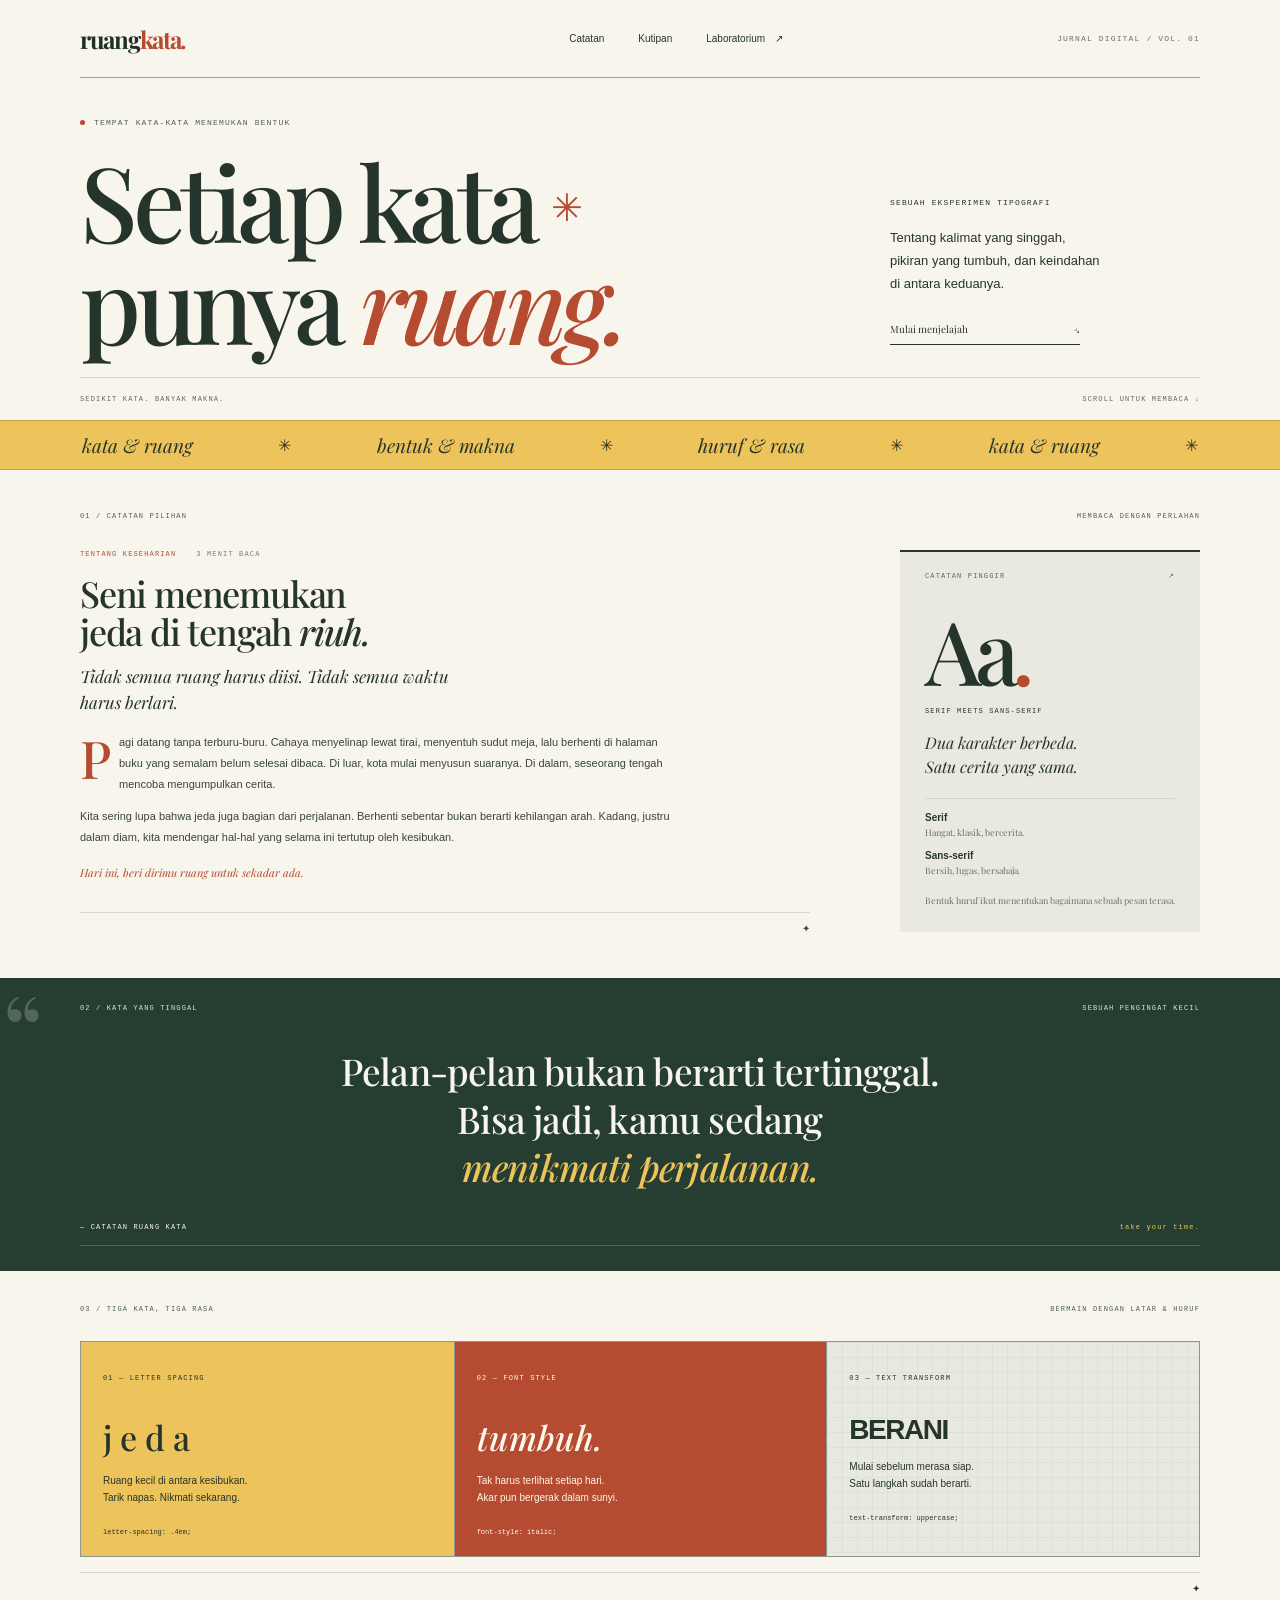
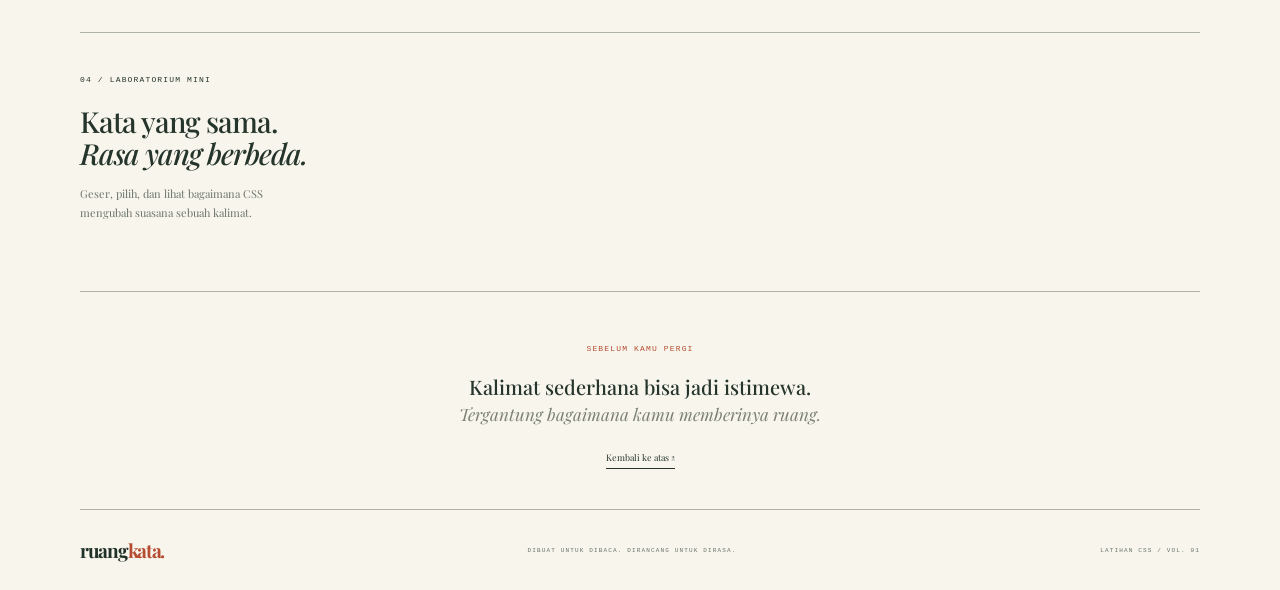
==== commit 2c54b579: "03.25" ====
--- a/CSP2.html
+++ b/CSP2.html
@@ -271,10 +271,6 @@
         <h2>Kata yang sama.<br><em>Rasa yang berbeda.</em></h2>
         <p>Geser, pilih, dan lihat bagaimana CSS<br>mengubah suasana sebuah kalimat.</p>
       </div>
-      <div class="lab-sample">
-        <p class="sample-word">Ruang untuk bertumbuh.</p>
-        <p>Setiap huruf memiliki karakter. Ketika bentuknya berubah, suasana dan kesan yang hadir pun ikut berbeda.</p>
-      </div>
     </section>
 
     <section class="closing page-width">
